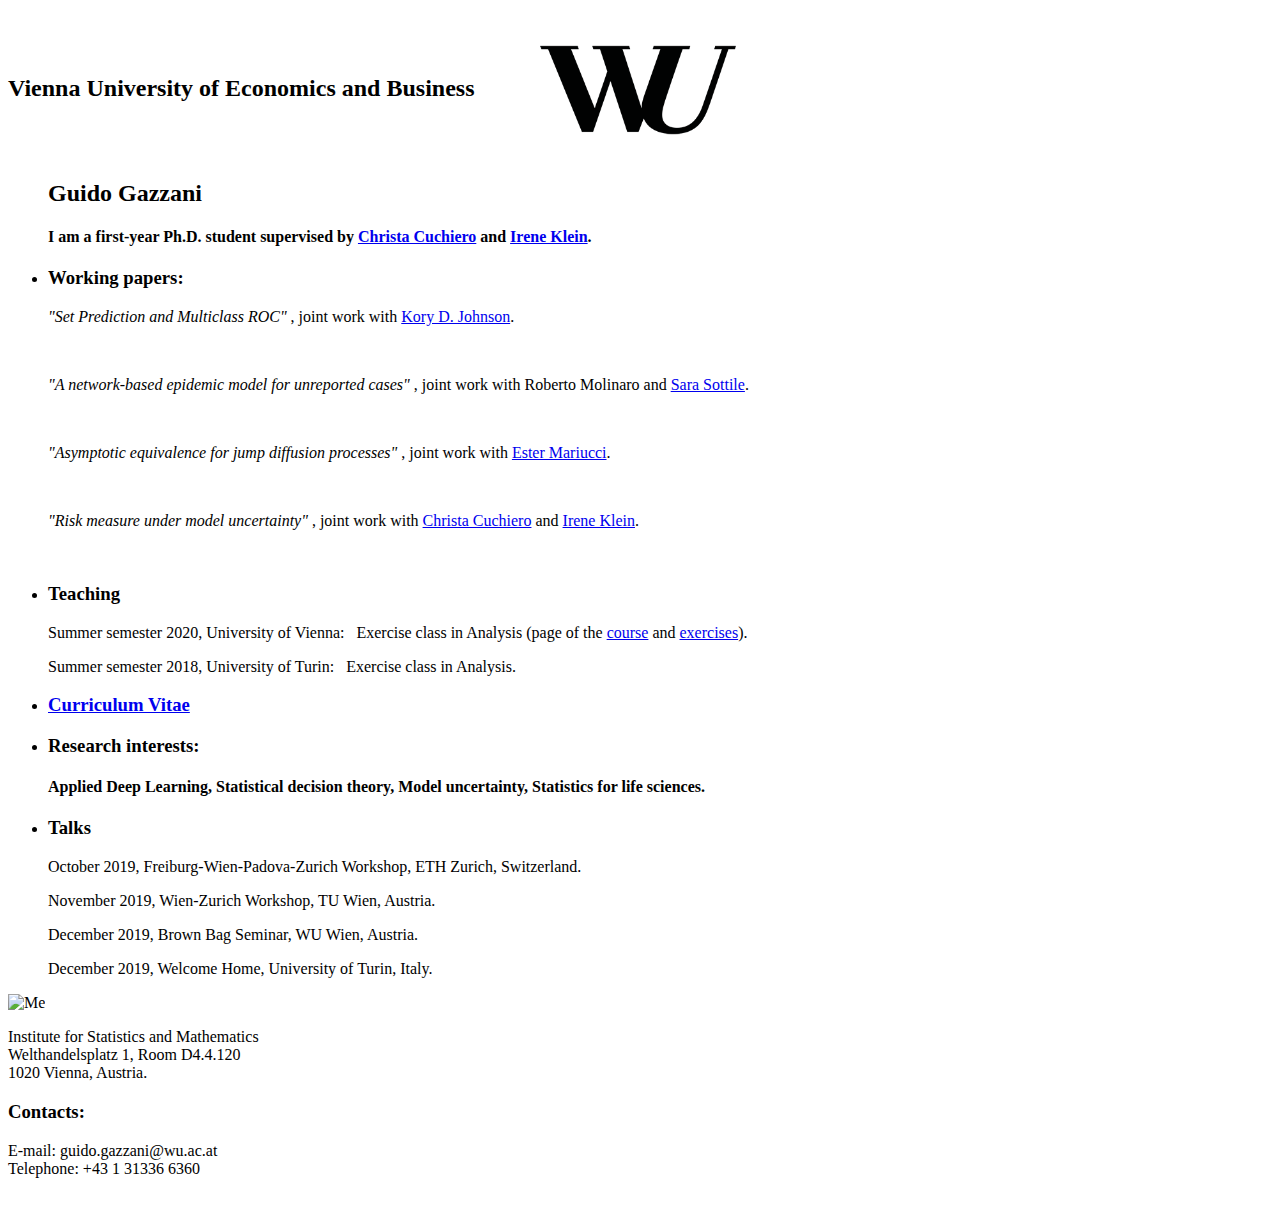
==== index.html @ 30be3f3a "add footer" ====
﻿<!DOCTYPE html>
<html xmlns="http://www.w3.org/1999/xhtml">
<head>
	<meta http-equiv="Content-Type" content="text/html; charset=utf-8" />
		<title>
  		</title>
	<meta name="keywords" content="" />
	<meta name="description" content="" />
	<link href="http://fonts.googleapis.com/css?family=Source+Sans+Pro:200,300,400,600,700,900" rel="stylesheet" />
	<link href="default.css" rel="stylesheet" type="text/css" media="all" />
	<link href="fonts.css" rel="stylesheet" type="text/css" media="all" />

</head>


	
	
<body>
	<div id="wrapper">
		<div id="header-wrapper">
			<div id="header" class="container">
				<div id="logo">
					<h2>Vienna University of Economics and Business
					
					<img src="wulogo.png" width="214" height="140" style="vertical-align:middle" hspace="50"/></h2>
				</div>
			</div>
			<div id="page" class="container">
				<div id="sidebar2">
					
            		<div>
						<ul class="style2">
							<h2> Guido Gazzani</h2>
							<h4>I am a first-year Ph.D. student supervised by <a href ="https://www.mat.univie.ac.at/~cuchiero/">Christa Cuchiero</a> and <a href ="https://homepage.univie.ac.at/irene.klein/">Irene Klein</a>. </h4>
              
							<li class="first">
								<h3> Working papers: </h3>
								<p> <i> "Set Prediction and Multiclass ROC" </i>, joint work with <a href ="https://korydjohnson.github.io/">Kory D. Johnson</a>.</p><br>
								<p> <i> "A network-based epidemic model for unreported cases" </i>, joint work with Roberto Molinaro and <a href="https://sarasottile.github.io/">Sara Sottile</a>.</p><br>
								<p> <i> "Asymptotic equivalence for jump diffusion processes" </i>, joint work with <a href="https://estermariucci.com/">Ester Mariucci</a>.</p><br>
								<p> <i> "Risk measure under model uncertainty" </i>, joint work with <a href ="https://www.mat.univie.ac.at/~cuchiero/">Christa Cuchiero</a> and <a href ="https://homepage.univie.ac.at/irene.klein/">Irene Klein</a>.</p><br>
							</li>

							<li>
								<h3> Teaching </h3>
								<p> Summer semester 2020, University of Vienna: &nbsp; Exercise class in Analysis (page of the <a href="https://ufind.univie.ac.at/en/course.html?lv=040624&semester=2020S">course</a> and <a href="exercises.html">exercises</a>).</p>
								<p> Summer semester 2018, University of Turin: &nbsp; Exercise class in Analysis.</p>
							</li>

                      		<li>
                      			<h3> <a href="CV.pdf" target="_blank"> Curriculum Vitae</a></h3>
                                </li>
<li>
<h3>Research interests:</h3><h4> Applied Deep Learning, Statistical decision theory, Model uncertainty, Statistics for life sciences.</h4>
<ul></ul>
</li>


                      		<li>
                          <h3>Talks</h3>
<p> October 2019, Freiburg-Wien-Padova-Zurich Workshop, ETH Zurich, Switzerland. <br></p>
<p>November 2019, Wien-Zurich Workshop, TU Wien, Austria.<br></p>
<p>December 2019, Brown Bag Seminar, WU Wien, Austria.<br></p>
<p>December 2019, Welcome Home, University of Turin, Italy.<br></p>
                      		</li>
						</ul>
					</div>
				</div>
				<div id="content">
<picture>
  <source media="(min-width: 650px)" srcset="https://bach.wu.ac.at/d/media/cache/d8/f9/d8f910e0dfc3e4a2258306ba126666d8.jpg">
  <source media="(min-width: 465px)" srcset="https://bach.wu.ac.at/d/media/cache/d8/f9/d8f910e0dfc3e4a2258306ba126666d8.jpg">
  <img src="https://bach.wu.ac.at/d/media/cache/d8/f9/d8f910e0dfc3e4a2258306ba126666d8.jpg" alt="Me" style="width:auto;">
</picture>
					<p> </p>
<p> Institute for Statistics and Mathematics <br>
Welthandelsplatz 1, Room D4.4.120 <br>
1020 Vienna, Austria.</p>

<h3>Contacts:</h3>
<p> E-mail: guido.gazzani@wu.ac.at <br>
Telephone: +43 1 31336 6360 </p>
				</div>
			</div>
		</div>
	</div>
<body>



</body>

<footer>
<li> <a href="#" class="fa fa-linkedin"></a><a href="https://www.linkedin.com/in/guidogazzani/"></a> </li>
</footer>
</html>
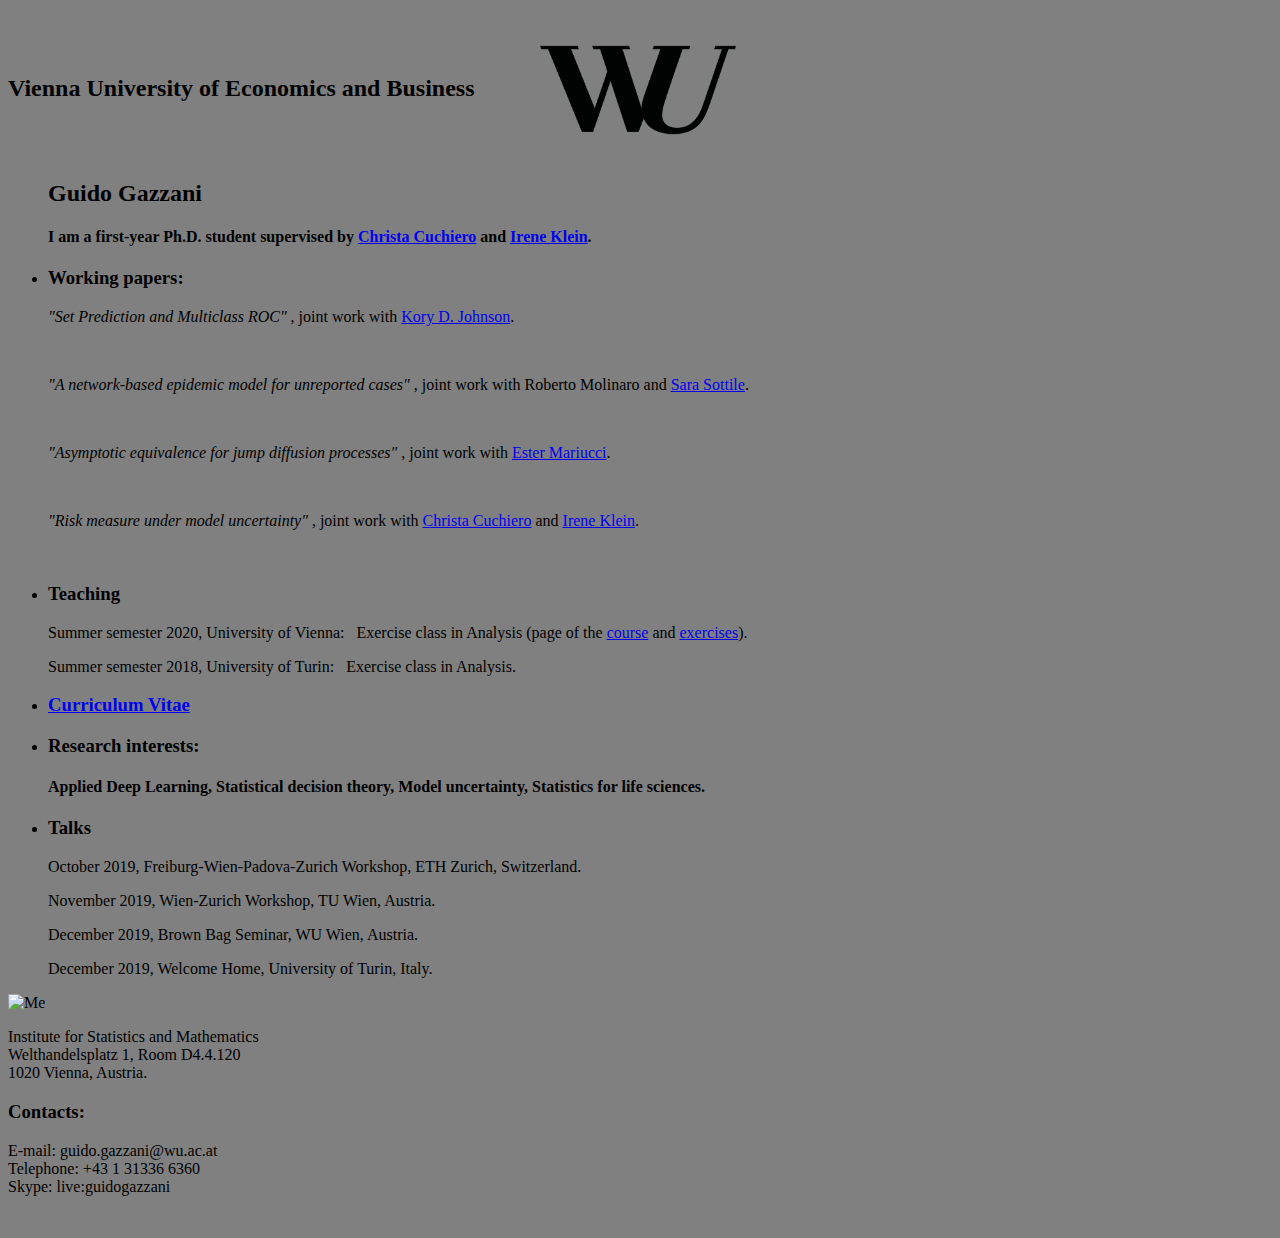
==== commit 6053ce7e: "add colour" ====
--- a/index.html
+++ b/index.html
@@ -15,7 +15,7 @@
 
 	
 	
-<body>
+<body style="background-color:grey;>
 	<div id="wrapper">
 		<div id="header-wrapper">
 			<div id="header" class="container">
@@ -79,7 +79,8 @@
 
 <h3>Contacts:</h3>
 <p> E-mail: guido.gazzani@wu.ac.at <br>
-Telephone: +43 1 31336 6360 </p>
+Telephone: +43 1 31336 6360 <br>
+Skype: live:guidogazzani </p>
 				</div>
 			</div>
 		</div>
@@ -87,11 +88,10 @@
 <body>
 
 
-
-</body>
-
 <footer>
 <li> <a href="#" class="fa fa-linkedin"></a><a href="https://www.linkedin.com/in/guidogazzani/"></a> </li>
 </footer>
+</body>
+
 </html>
 
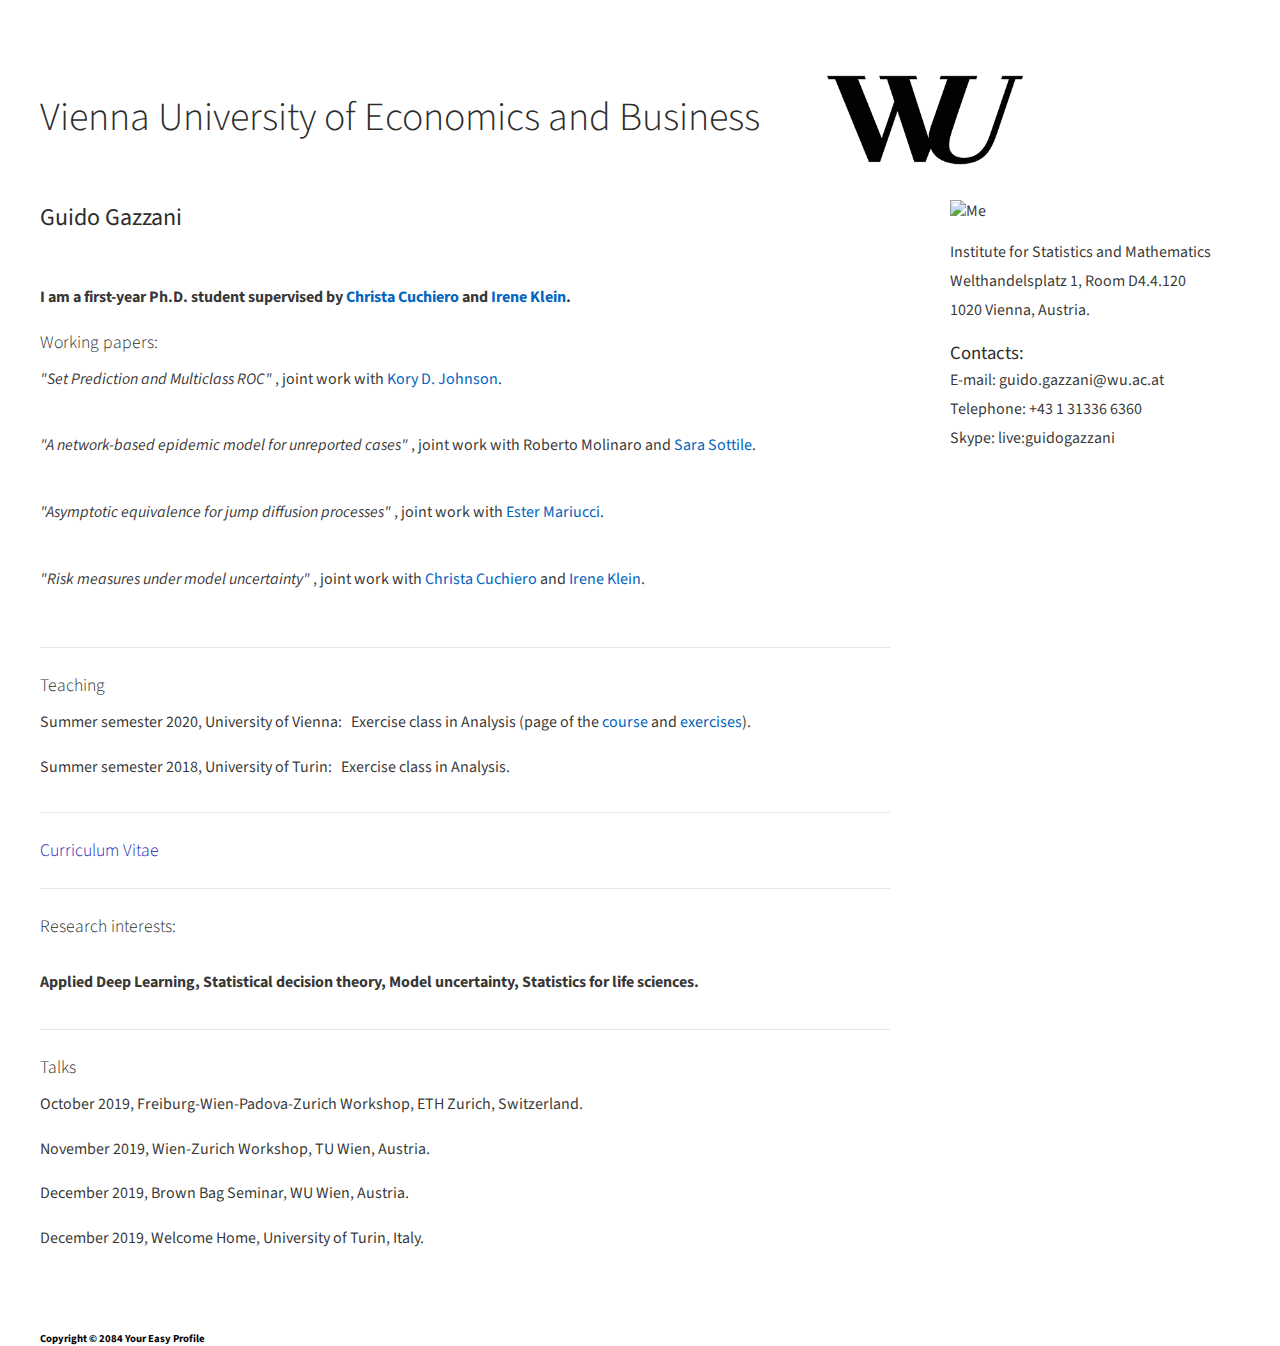
==== commit e8e05e4f: "Add Custom" ====
--- a/index.html
+++ b/index.html
@@ -15,7 +15,16 @@
 
 	
 	
-<body style="background-color:grey;>
+<body data-spy="scroll" data-target=".navbar-collapse">
+
+<!-- preloader section -->
+<div class="preloader">
+	<div class="sk-spinner sk-spinner-wordpress">
+       <span class="sk-inner-circle"></span>
+     </div>
+</div>
+<script src="custom.js"></script>
+
 	<div id="wrapper">
 		<div id="header-wrapper">
 			<div id="header" class="container">
@@ -38,7 +47,7 @@
 								<p> <i> "Set Prediction and Multiclass ROC" </i>, joint work with <a href ="https://korydjohnson.github.io/">Kory D. Johnson</a>.</p><br>
 								<p> <i> "A network-based epidemic model for unreported cases" </i>, joint work with Roberto Molinaro and <a href="https://sarasottile.github.io/">Sara Sottile</a>.</p><br>
 								<p> <i> "Asymptotic equivalence for jump diffusion processes" </i>, joint work with <a href="https://estermariucci.com/">Ester Mariucci</a>.</p><br>
-								<p> <i> "Risk measure under model uncertainty" </i>, joint work with <a href ="https://www.mat.univie.ac.at/~cuchiero/">Christa Cuchiero</a> and <a href ="https://homepage.univie.ac.at/irene.klein/">Irene Klein</a>.</p><br>
+								<p> <i> "Risk measures under model uncertainty" </i>, joint work with <a href ="https://www.mat.univie.ac.at/~cuchiero/">Christa Cuchiero</a> and <a href ="https://homepage.univie.ac.at/irene.klein/">Irene Klein</a>.</p><br>
 							</li>
 
 							<li>
@@ -77,7 +86,7 @@
 Welthandelsplatz 1, Room D4.4.120 <br>
 1020 Vienna, Austria.</p>
 
-<h3>Contacts:</h3>
+<h3><b>Contacts:</b></h3>
 <p> E-mail: guido.gazzani@wu.ac.at <br>
 Telephone: +43 1 31336 6360 <br>
 Skype: live:guidogazzani </p>
@@ -85,12 +94,23 @@
 			</div>
 		</div>
 	</div>
-<body>
+<footer>
+	<div class="container">
+			<div class="row">
+			<div class="col-md-12 col-sm-12">
+				<ul class="social-icons">
+        			<li><a href="#" class="fa fa-linkedin"></a><a href="https://www.linkedin.com/in/guidogazzani/"></a> </li>
+				 <!--   	<li><a href="#" class="fa fa-twitter"></a></li>
+					<li><a href="#" class="fa fa-dribbble"></a></li> -->
+					<li><a href="#" class="fa fa-github"></a> <a href="https://github.com/GuidoGazzani-ai"></a> </li>
+					<!-- <li><a href="#" class="fa fa-behance"></a></li> -->
+				</ul>
+				<p><h6 style="color:black">Copyright &copy; 2084 Your Easy Profile </h6> </p>
+			</div>
+		</div>
+	</div>
+</footer>
 
-
-<footer>
-<li> <a href="#" class="fa fa-linkedin"></a><a href="https://www.linkedin.com/in/guidogazzani/"></a> </li>
-</footer>
 </body>
 
 </html>
--- a/default.css
+++ b/default.css
@@ -0,0 +1,209 @@
+html, body {
+	height: 100%;
+}
+
+body {
+	margin: 0px;
+	padding: 0px;
+	background: none;
+	font-family: 'Source Sans Pro', sans-serif;
+	font-size: 12pt;
+	font-weight: 400;
+	color: rgba(0,0,0,.8);
+}
+
+
+h1, h2, h3 {
+	margin: 0;
+	padding: 0;
+	text-transform: none;
+	font-weight: 300;
+	color: #2D2D2D;
+}
+
+h2 {
+	padding: 0px 0px 30px 0px;
+	font-size: 2.50em;
+}
+
+p, ol, ul {
+	margin-top: 0px;
+}
+
+p {
+	line-height: 180%;
+}
+
+strong {
+}
+
+a {
+	color: rgba(0,0,0,.8);
+}
+
+
+a img {
+	border: none;
+}
+
+img.border {
+}
+
+img.alignleft {
+	float: left;
+}
+
+img.alignright {
+	float: right;
+}
+
+img.aligncenter {
+	margin: 0px auto;
+}
+
+hr {
+	display: none;
+}
+
+/** WRAPPER */
+
+#wrapper {
+	background: none;
+	margin: 0px 0px;
+}
+
+.container {
+	width: 1200px;
+	margin: 0px auto; 
+}
+
+.clearfix {
+	clear: both;
+}
+
+/** HEADER */
+
+#header {
+	overflow: hidden;
+	height: 200px;
+}
+
+/** LOGO */
+
+#logo {
+	height: 150px;
+	padding: 50px 0px 0px 0px;
+}
+
+
+#logo h1 {
+	letter-spacing: -1px;
+	text-transform: none;
+	font-size: 3.5em;
+}
+
+/** PAGE */
+
+#page {
+	overflow: hidden;
+	padding: 0em 0em;
+}
+
+/** CONTENT */
+
+#content {
+	float: right;
+	width: 290px;
+}
+
+#sidebar2 h2
+{
+	font-size: 1.5em;
+	font-weight: 400;
+}
+
+/** SIDEBAR 2 */
+
+#sidebar2 {
+	float: left;
+	width: 850px;
+  
+}
+
+
+
+/* List style 2 */
+
+ul.style2 {
+	margin: 0px;
+	padding: 0px;
+	list-style: none;
+}
+
+ul.style2 li {
+	padding: 25px 0px 15px 0px;
+	border-top: 1px solid #E6E7DC;
+}
+
+ul.style2 .first {
+	padding-top: 0px;
+	border-top: none;
+}
+
+ul.style2 h3 {
+	padding: 0px 0px 10px 0px;
+	font-size: 1.10em;
+}
+
+ul.style2 h3 a {
+	color: #2020BF;
+}
+
+ul.style2 a {
+	text-decoration: none;
+}
+
+ul.style2 a {
+	text-decoration: none;
+  color: #0365C0;
+}
+
+
+
+
+
+.link-style {
+	display: inline-block;
+	margin-top: 20px;
+	padding: 7px 20px;
+	border-radius: 0px;
+	color:  #0365C0;
+}
+/* social icon section */
+.social-icons {
+  padding: 0;
+  margin: 0;
+}
+.social-icons li {
+  display: inline-block;
+  list-style: none;
+}
+.social-icons li a {
+  background: #C60;
+  border-radius: 50%;
+  color: #fff;
+  text-decoration: none;
+  font-size: 18px;
+  width: 40px;
+  height: 40px;
+  line-height: 40px;
+  text-align: center;
+  transition: all 0.4s ease-in;
+  position: relative;
+  bottom: 10px;
+  top: 10px;
+}
+.social-icons li a:hover {
+  background: #202020;
+  color: #fff;
+}--- a/fonts.css
+++ b/fonts.css
@@ -0,0 +1,408 @@
+@charset 'UTF-8';
+
+@font-face
+{
+	font-family: 'FontAwesome';
+	src: url('fonts/fontawesome-webfont.eot?v=3.0.1');
+	src: url('fonts/fontawesome-webfont.eot?#iefix&v=3.0.1') format('embedded-opentype'),
+	     url('fonts/fontawesome-webfont.woff?v=3.0.1') format('woff'),
+	     url('fonts/fontawesome-webfont.ttf?v=3.0.1') format('truetype'),
+	     url('fonts/fontawesome-webfont.svg#FontAwesome') format('svg');
+	font-weight: normal;
+	font-style: normal;
+}
+
+@font-face
+{
+	font-family: 'Font-Awesome-Social';
+	src: url('fonts/fontawesome-social-webfont.eot');
+	src: url('fonts/fontawesome-social-webfont.eot?#iefix') format('embedded-opentype'),
+	     url('fonts/fontawesome-social-webfont.woff') format('woff'),
+		 url('fonts/fontawesome-social-webfont.ttf') format('truetype'),
+		 url('fonts/fontawesome-social-webfont.svg#Font-Awesome-More') format('svg');
+	font-weight: normal;
+	font-style: normal;
+}
+
+/*********************************************************************************/
+/* Icons                                                                         */
+/*********************************************************************************/
+
+	/*
+		Powered by:
+		
+		Font Awesome (http://fortawesome.github.com/Font-Awesome/)
+		Font Awesome More (http://gregoryloucas.github.com/Font-Awesome-More/)
+	*/
+
+	.icon
+	{
+		text-decoration: none;
+	}
+
+		.icon:before
+		{
+			font-size: 1.25em;
+			text-decoration: none;
+			font-family: FontAwesome;
+			font-weight: normal;
+			font-style: normal;
+			-webkit-text-rendering: optimizeLegibility;
+			-moz-text-rendering: optimizeLegibility;
+			-ms-text-rendering: optimizeLegibility;
+			-o-text-rendering: optimizeLegibility;
+			text-rendering: optimizeLegibility;
+			-webkit-font-smoothing: antialiased;
+			-moz-font-smoothing: antialiased;
+			-ms-font-smoothing: antialiased;
+			-o-font-smoothing: antialiased;
+			font-smoothing: antialiased;
+			-webkit-font-feature-settings: "liga" 1, "dlig" 1;
+			-moz-font-feature-settings: "liga=1, dlig=1";
+			-ms-font-feature-settings: "liga" 1, "dlig" 1;
+			-o-font-feature-settings: "liga" 1, "dlig" 1;
+			font-feature-settings: "liga" 1, "dlig" 1;
+		}
+
+		.icon-glass:before                { content: "\f000"; }
+		.icon-music:before                { content: "\f001"; }
+		.icon-search:before               { content: "\f002"; }
+		.icon-envelope:before             { content: "\f003"; }
+		.icon-heart:before                { content: "\f004"; }
+		.icon-star:before                 { content: "\f005"; }
+		.icon-star-empty:before           { content: "\f006"; }
+		.icon-user:before                 { content: "\f007"; }
+		.icon-film:before                 { content: "\f008"; }
+		.icon-th-large:before             { content: "\f009"; }
+		.icon-th:before                   { content: "\f00a"; }
+		.icon-th-list:before              { content: "\f00b"; }
+		.icon-ok:before                   { content: "\f00c"; }
+		.icon-remove:before               { content: "\f00d"; }
+		.icon-zoom-in:before              { content: "\f00e"; }
+
+		.icon-zoom-out:before             { content: "\f010"; }
+		.icon-off:before                  { content: "\f011"; }
+		.icon-signal:before               { content: "\f012"; }
+		.icon-cog:before                  { content: "\f013"; }
+		.icon-trash:before                { content: "\f014"; }
+		.icon-home:before                 { content: "\f015"; }
+		.icon-file:before                 { content: "\f016"; }
+		.icon-time:before                 { content: "\f017"; }
+		.icon-road:before                 { content: "\f018"; }
+		.icon-download-alt:before         { content: "\f019"; }
+		.icon-download:before             { content: "\f01a"; }
+		.icon-upload:before               { content: "\f01b"; }
+		.icon-inbox:before                { content: "\f01c"; }
+		.icon-play-circle:before          { content: "\f01d"; }
+		.icon-repeat:before               { content: "\f01e"; }
+
+		/* \f020 doesn't work in Safari. all shifted one down */
+		.icon-refresh:before              { content: "\f021"; }
+		.icon-list-alt:before             { content: "\f022"; }
+		.icon-lock:before                 { content: "\f023"; }
+		.icon-flag:before                 { content: "\f024"; }
+		.icon-headphones:before           { content: "\f025"; }
+		.icon-volume-off:before           { content: "\f026"; }
+		.icon-volume-down:before          { content: "\f027"; }
+		.icon-volume-up:before            { content: "\f028"; }
+		.icon-qrcode:before               { content: "\f029"; }
+		.icon-barcode:before              { content: "\f02a"; }
+		.icon-tag:before                  { content: "\f02b"; }
+		.icon-tags:before                 { content: "\f02c"; }
+		.icon-book:before                 { content: "\f02d"; }
+		.icon-bookmark:before             { content: "\f02e"; }
+		.icon-print:before                { content: "\f02f"; }
+
+		.icon-camera:before               { content: "\f030"; }
+		.icon-font:before                 { content: "\f031"; }
+		.icon-bold:before                 { content: "\f032"; }
+		.icon-italic:before               { content: "\f033"; }
+		.icon-text-height:before          { content: "\f034"; }
+		.icon-text-width:before           { content: "\f035"; }
+		.icon-align-left:before           { content: "\f036"; }
+		.icon-align-center:before         { content: "\f037"; }
+		.icon-align-right:before          { content: "\f038"; }
+		.icon-align-justify:before        { content: "\f039"; }
+		.icon-list:before                 { content: "\f03a"; }
+		.icon-indent-left:before          { content: "\f03b"; }
+		.icon-indent-right:before         { content: "\f03c"; }
+		.icon-facetime-video:before       { content: "\f03d"; }
+		.icon-picture:before              { content: "\f03e"; }
+
+		.icon-pencil:before               { content: "\f040"; }
+		.icon-map-marker:before           { content: "\f041"; }
+		.icon-adjust:before               { content: "\f042"; }
+		.icon-tint:before                 { content: "\f043"; }
+		.icon-edit:before                 { content: "\f044"; }
+		.icon-share:before                { content: "\f045"; }
+		.icon-check:before                { content: "\f046"; }
+		.icon-move:before                 { content: "\f047"; }
+		.icon-step-backward:before        { content: "\f048"; }
+		.icon-fast-backward:before        { content: "\f049"; }
+		.icon-backward:before             { content: "\f04a"; }
+		.icon-play:before                 { content: "\f04b"; }
+		.icon-pause:before                { content: "\f04c"; }
+		.icon-stop:before                 { content: "\f04d"; }
+		.icon-forward:before              { content: "\f04e"; }
+
+		.icon-fast-forward:before         { content: "\f050"; }
+		.icon-step-forward:before         { content: "\f051"; }
+		.icon-eject:before                { content: "\f052"; }
+		.icon-chevron-left:before         { content: "\f053"; }
+		.icon-chevron-right:before        { content: "\f054"; }
+		.icon-plus-sign:before            { content: "\f055"; }
+		.icon-minus-sign:before           { content: "\f056"; }
+		.icon-remove-sign:before          { content: "\f057"; }
+		.icon-ok-sign:before              { content: "\f058"; }
+		.icon-question-sign:before        { content: "\f059"; }
+		.icon-info-sign:before            { content: "\f05a"; }
+		.icon-screenshot:before           { content: "\f05b"; }
+		.icon-remove-circle:before        { content: "\f05c"; }
+		.icon-ok-circle:before            { content: "\f05d"; }
+		.icon-ban-circle:before           { content: "\f05e"; }
+
+		.icon-arrow-left:before           { content: "\f060"; }
+		.icon-arrow-right:before          { content: "\f061"; }
+		.icon-arrow-up:before             { content: "\f062"; }
+		.icon-arrow-down:before           { content: "\f063"; }
+		.icon-share-alt:before            { content: "\f064"; }
+		.icon-resize-full:before          { content: "\f065"; }
+		.icon-resize-small:before         { content: "\f066"; }
+		.icon-plus:before                 { content: "\f067"; }
+		.icon-minus:before                { content: "\f068"; }
+		.icon-asterisk:before             { content: "\f069"; }
+		.icon-exclamation-sign:before     { content: "\f06a"; }
+		.icon-gift:before                 { content: "\f06b"; }
+		.icon-leaf:before                 { content: "\f06c"; }
+		.icon-fire:before                 { content: "\f06d"; }
+		.icon-eye-open:before             { content: "\f06e"; }
+
+		.icon-eye-close:before            { content: "\f070"; }
+		.icon-warning-sign:before         { content: "\f071"; }
+		.icon-plane:before                { content: "\f072"; }
+		.icon-calendar:before             { content: "\f073"; }
+		.icon-random:before               { content: "\f074"; }
+		.icon-comment:before              { content: "\f075"; }
+		.icon-magnet:before               { content: "\f076"; }
+		.icon-chevron-up:before           { content: "\f077"; }
+		.icon-chevron-down:before         { content: "\f078"; }
+		.icon-retweet:before              { content: "\f079"; }
+		.icon-shopping-cart:before        { content: "\f07a"; }
+		.icon-folder-close:before         { content: "\f07b"; }
+		.icon-folder-open:before          { content: "\f07c"; }
+		.icon-resize-vertical:before      { content: "\f07d"; }
+		.icon-resize-horizontal:before    { content: "\f07e"; }
+
+		.icon-bar-chart:before            { content: "\f080"; }
+		.icon-twitter-sign:before         { content: "\f081"; }
+		.icon-facebook-sign:before        { content: "\f082"; }
+		.icon-camera-retro:before         { content: "\f083"; }
+		.icon-key:before                  { content: "\f084"; }
+		.icon-cogs:before                 { content: "\f085"; }
+		.icon-comments:before             { content: "\f086"; }
+		.icon-thumbs-up:before            { content: "\f087"; }
+		.icon-thumbs-down:before          { content: "\f088"; }
+		.icon-star-half:before            { content: "\f089"; }
+		.icon-heart-empty:before          { content: "\f08a"; }
+		.icon-signout:before              { content: "\f08b"; }
+		.icon-linkedin-sign:before        { content: "\f08c"; }
+		.icon-pushpin:before              { content: "\f08d"; }
+		.icon-external-link:before        { content: "\f08e"; }
+
+		.icon-signin:before               { content: "\f090"; }
+		.icon-trophy:before               { content: "\f091"; }
+		.icon-github-sign:before          { content: "\f092"; }
+		.icon-upload-alt:before           { content: "\f093"; }
+		.icon-lemon:before                { content: "\f094"; }
+		.icon-phone:before                { content: "\f095"; }
+		.icon-check-empty:before          { content: "\f096"; }
+		.icon-bookmark-empty:before       { content: "\f097"; }
+		.icon-phone-sign:before           { content: "\f098"; }
+		.icon-twitter:before              { content: "\f099"; }
+		.icon-facebook:before             { content: "\f09a"; }
+		.icon-github:before               { content: "\f09b"; }
+		.icon-unlock:before               { content: "\f09c"; }
+		.icon-credit-card:before          { content: "\f09d"; }
+		.icon-rss:before                  { content: "\f09e"; }
+
+		.icon-hdd:before                  { content: "\f0a0"; }
+		.icon-bullhorn:before             { content: "\f0a1"; }
+		.icon-bell:before                 { content: "\f0a2"; }
+		.icon-certificate:before          { content: "\f0a3"; }
+		.icon-hand-right:before           { content: "\f0a4"; }
+		.icon-hand-left:before            { content: "\f0a5"; }
+		.icon-hand-up:before              { content: "\f0a6"; }
+		.icon-hand-down:before            { content: "\f0a7"; }
+		.icon-circle-arrow-left:before    { content: "\f0a8"; }
+		.icon-circle-arrow-right:before   { content: "\f0a9"; }
+		.icon-circle-arrow-up:before      { content: "\f0aa"; }
+		.icon-circle-arrow-down:before    { content: "\f0ab"; }
+		.icon-globe:before                { content: "\f0ac"; }
+		.icon-wrench:before               { content: "\f0ad"; }
+		.icon-tasks:before                { content: "\f0ae"; }
+
+		.icon-filter:before               { content: "\f0b0"; }
+		.icon-briefcase:before            { content: "\f0b1"; }
+		.icon-fullscreen:before           { content: "\f0b2"; }
+
+		.icon-group:before                { content: "\f0c0"; }
+		.icon-link:before                 { content: "\f0c1"; }
+		.icon-cloud:before                { content: "\f0c2"; }
+		.icon-beaker:before               { content: "\f0c3"; }
+		.icon-cut:before                  { content: "\f0c4"; }
+		.icon-copy:before                 { content: "\f0c5"; }
+		.icon-paper-clip:before           { content: "\f0c6"; }
+		.icon-save:before                 { content: "\f0c7"; }
+		.icon-sign-blank:before           { content: "\f0c8"; }
+		.icon-reorder:before              { content: "\f0c9"; }
+		.icon-list-ul:before              { content: "\f0ca"; }
+		.icon-list-ol:before              { content: "\f0cb"; }
+		.icon-strikethrough:before        { content: "\f0cc"; }
+		.icon-underline:before            { content: "\f0cd"; }
+		.icon-table:before                { content: "\f0ce"; }
+
+		.icon-magic:before                { content: "\f0d0"; }
+		.icon-truck:before                { content: "\f0d1"; }
+		.icon-pinterest:before            { content: "\f0d2"; }
+		.icon-pinterest-sign:before       { content: "\f0d3"; }
+		.icon-google-plus-sign:before     { content: "\f0d4"; }
+		.icon-google-plus:before          { content: "\f0d5"; }
+		.icon-money:before                { content: "\f0d6"; }
+		.icon-caret-down:before           { content: "\f0d7"; }
+		.icon-caret-up:before             { content: "\f0d8"; }
+		.icon-caret-left:before           { content: "\f0d9"; }
+		.icon-caret-right:before          { content: "\f0da"; }
+		.icon-columns:before              { content: "\f0db"; }
+		.icon-sort:before                 { content: "\f0dc"; }
+		.icon-sort-down:before            { content: "\f0dd"; }
+		.icon-sort-up:before              { content: "\f0de"; }
+
+		.icon-envelope-alt:before         { content: "\f0e0"; }
+		.icon-linkedin:before             { content: "\f0e1"; }
+		.icon-undo:before                 { content: "\f0e2"; }
+		.icon-legal:before                { content: "\f0e3"; }
+		.icon-dashboard:before            { content: "\f0e4"; }
+		.icon-comment-alt:before          { content: "\f0e5"; }
+		.icon-comments-alt:before         { content: "\f0e6"; }
+		.icon-bolt:before                 { content: "\f0e7"; }
+		.icon-sitemap:before              { content: "\f0e8"; }
+		.icon-umbrella:before             { content: "\f0e9"; }
+		.icon-paste:before                { content: "\f0ea"; }
+		.icon-lightbulb:before            { content: "\f0eb"; }
+		.icon-exchange:before             { content: "\f0ec"; }
+		.icon-cloud-download:before       { content: "\f0ed"; }
+		.icon-cloud-upload:before         { content: "\f0ee"; }
+
+		.icon-user-md:before              { content: "\f0f0"; }
+		.icon-stethoscope:before          { content: "\f0f1"; }
+		.icon-suitcase:before             { content: "\f0f2"; }
+		.icon-bell-alt:before             { content: "\f0f3"; }
+		.icon-coffee:before               { content: "\f0f4"; }
+		.icon-food:before                 { content: "\f0f5"; }
+		.icon-file-alt:before             { content: "\f0f6"; }
+		.icon-building:before             { content: "\f0f7"; }
+		.icon-hospital:before             { content: "\f0f8"; }
+		.icon-ambulance:before            { content: "\f0f9"; }
+		.icon-medkit:before               { content: "\f0fa"; }
+		.icon-fighter-jet:before          { content: "\f0fb"; }
+		.icon-beer:before                 { content: "\f0fc"; }
+		.icon-h-sign:before               { content: "\f0fd"; }
+		.icon-plus-sign-alt:before        { content: "\f0fe"; }
+
+		.icon-double-angle-left:before    { content: "\f100"; }
+		.icon-double-angle-right:before   { content: "\f101"; }
+		.icon-double-angle-up:before      { content: "\f102"; }
+		.icon-double-angle-down:before    { content: "\f103"; }
+		.icon-angle-left:before           { content: "\f104"; }
+		.icon-angle-right:before          { content: "\f105"; }
+		.icon-angle-up:before             { content: "\f106"; }
+		.icon-angle-down:before           { content: "\f107"; }
+		.icon-desktop:before              { content: "\f108"; }
+		.icon-laptop:before               { content: "\f109"; }
+		.icon-tablet:before               { content: "\f10a"; }
+		.icon-mobile-phone:before         { content: "\f10b"; }
+		.icon-circle-blank:before         { content: "\f10c"; }
+		.icon-quote-left:before           { content: "\f10d"; }
+		.icon-quote-right:before          { content: "\f10e"; }
+
+		.icon-spinner:before              { content: "\f110"; }
+		.icon-circle:before               { content: "\f111"; }
+		.icon-reply:before                { content: "\f112"; }
+		.icon-github-alt:before           { content: "\f113"; }
+		.icon-folder-close-alt:before     { content: "\f114"; }
+		.icon-folder-open-alt:before      { content: "\f115"; }
+
+		.icon-blogger-sign:before,.icon-blogger:before,.icon-delicious:before,.icon-dribbble-sign:before,.icon-dribbble:before,.icon-dropbox:before,.icon-drupal:before,.icon-evernote-sign:before,.icon-evernote:before,.icon-flickr-sign:before,.icon-flickr:before,.icon-forrst-sign:before,.icon-forrst:before,.icon-foursquare-sign:before,.icon-foursquare:before,.icon-git-fork:before,.icon-hacker-news:before,.icon-instagram:before,.icon-lastfm-sign:before,.icon-lastfm:before,.icon-paypal:before,.icon-picasa-sign:before,.icon-picasa:before,.icon-reddit:before,.icon-share-this-sign:before,.icon-share-this:before,.icon-skype:before,.icon-soundcloud:before,.icon-spotify:before,.icon-stack-overflow:before,.icon-tumblr-sign:before,.icon-tumblr:before,.icon-vimeo-sign:before,.icon-vimeo:before,.icon-wordpress-sign:before,.icon-wordpress:before,.icon-yelp-sign:before,.icon-yelp:before,.icon-youtube-sign:before,.icon-youtube:before              {font-family:'Font-Awesome-Social'; }
+
+		.icon-dropbox:before              { content: "\f300"; }
+		.icon-drupal:before               { content: "\f301"; }
+		.icon-git-fork:before             { content: "\f302"; }
+		.icon-instagram:before            { content: "\f303"; }
+		.icon-share-this-sign:before      { content: "\f304"; }
+		.icon-share-this:before           { content: "\f305"; }
+		.icon-foursquare-sign:before      { content: "\f306"; }
+		.icon-foursquare:before           { content: "\f307"; }
+		.icon-hacker-news:before          { content: "\f308"; }
+		.icon-skype:before                { content: "\f309"; }
+		.icon-spotify:before              { content: "\f30a"; }
+		.icon-soundcloud:before           { content: "\f30b"; }
+		.icon-paypal:before               { content: "\f30c"; }
+		.icon-youtube-sign:before         { content: "\f30d"; }
+		.icon-youtube:before              { content: "\f30e"; }
+		.icon-reddit:before               { content: "\f30f"; }
+		.icon-blogger-sign:before         { content: "\f310"; }
+		.icon-blogger:before              { content: "\f311"; }
+		.icon-dribbble-sign:before        { content: "\f312"; }
+		.icon-dribbble:before             { content: "\f313"; }
+		.icon-evernote-sign:before        { content: "\f314"; }
+		.icon-evernote:before             { content: "\f315"; }
+		.icon-flickr-sign:before          { content: "\f316"; }
+		.icon-flickr:before               { content: "\f317"; }
+		.icon-forrst-sign:before          { content: "\f318"; }
+		.icon-forrst:before               { content: "\f319"; }
+		.icon-delicious:before            { content: "\f31a"; }
+		.icon-lastfm-sign:before          { content: "\f31b"; }
+		.icon-lastfm:before               { content: "\f31c"; }
+		.icon-picasa-sign:before          { content: "\f31d"; }
+		.icon-picasa:before               { content: "\f31e"; }
+		.icon-stack-overflow:before       { content: "\f320"; }
+		.icon-tumblr-sign:before          { content: "\f321"; }
+		.icon-tumblr:before               { content: "\f322"; }
+		.icon-vimeo-sign:before           { content: "\f323"; }
+		.icon-vimeo:before                { content: "\f324"; }
+		.icon-wordpress-sign:before       { content: "\f325"; }
+		.icon-wordpress:before            { content: "\f326"; }
+		.icon-yelp-sign:before            { content: "\f327"; }
+		.icon-yelp:before                 { content: "\f328"; }
+		.icon-cloud-upload:before		  { content: "\f0ee"; }
+		.icon-cloud-download:before		  { content: "\f0ed"; }
+
+
+/* social icon section */
+.social-icons {
+  padding: 0;
+  margin: 0;
+}
+.social-icons li {
+  display: inline-block;
+  list-style: none;
+}
+.social-icons li a {
+  background: #C60;
+  border-radius: 50%;
+  color: #fff;
+  text-decoration: none;
+  font-size: 18px;
+  width: 40px;
+  height: 40px;
+  line-height: 40px;
+  text-align: center;
+  transition: all 0.4s ease-in;
+  position: relative;
+  bottom: 10px;
+  top: 10px;
+}
+.social-icons li a:hover {
+  background: #202020;
+  color: #fff;
+}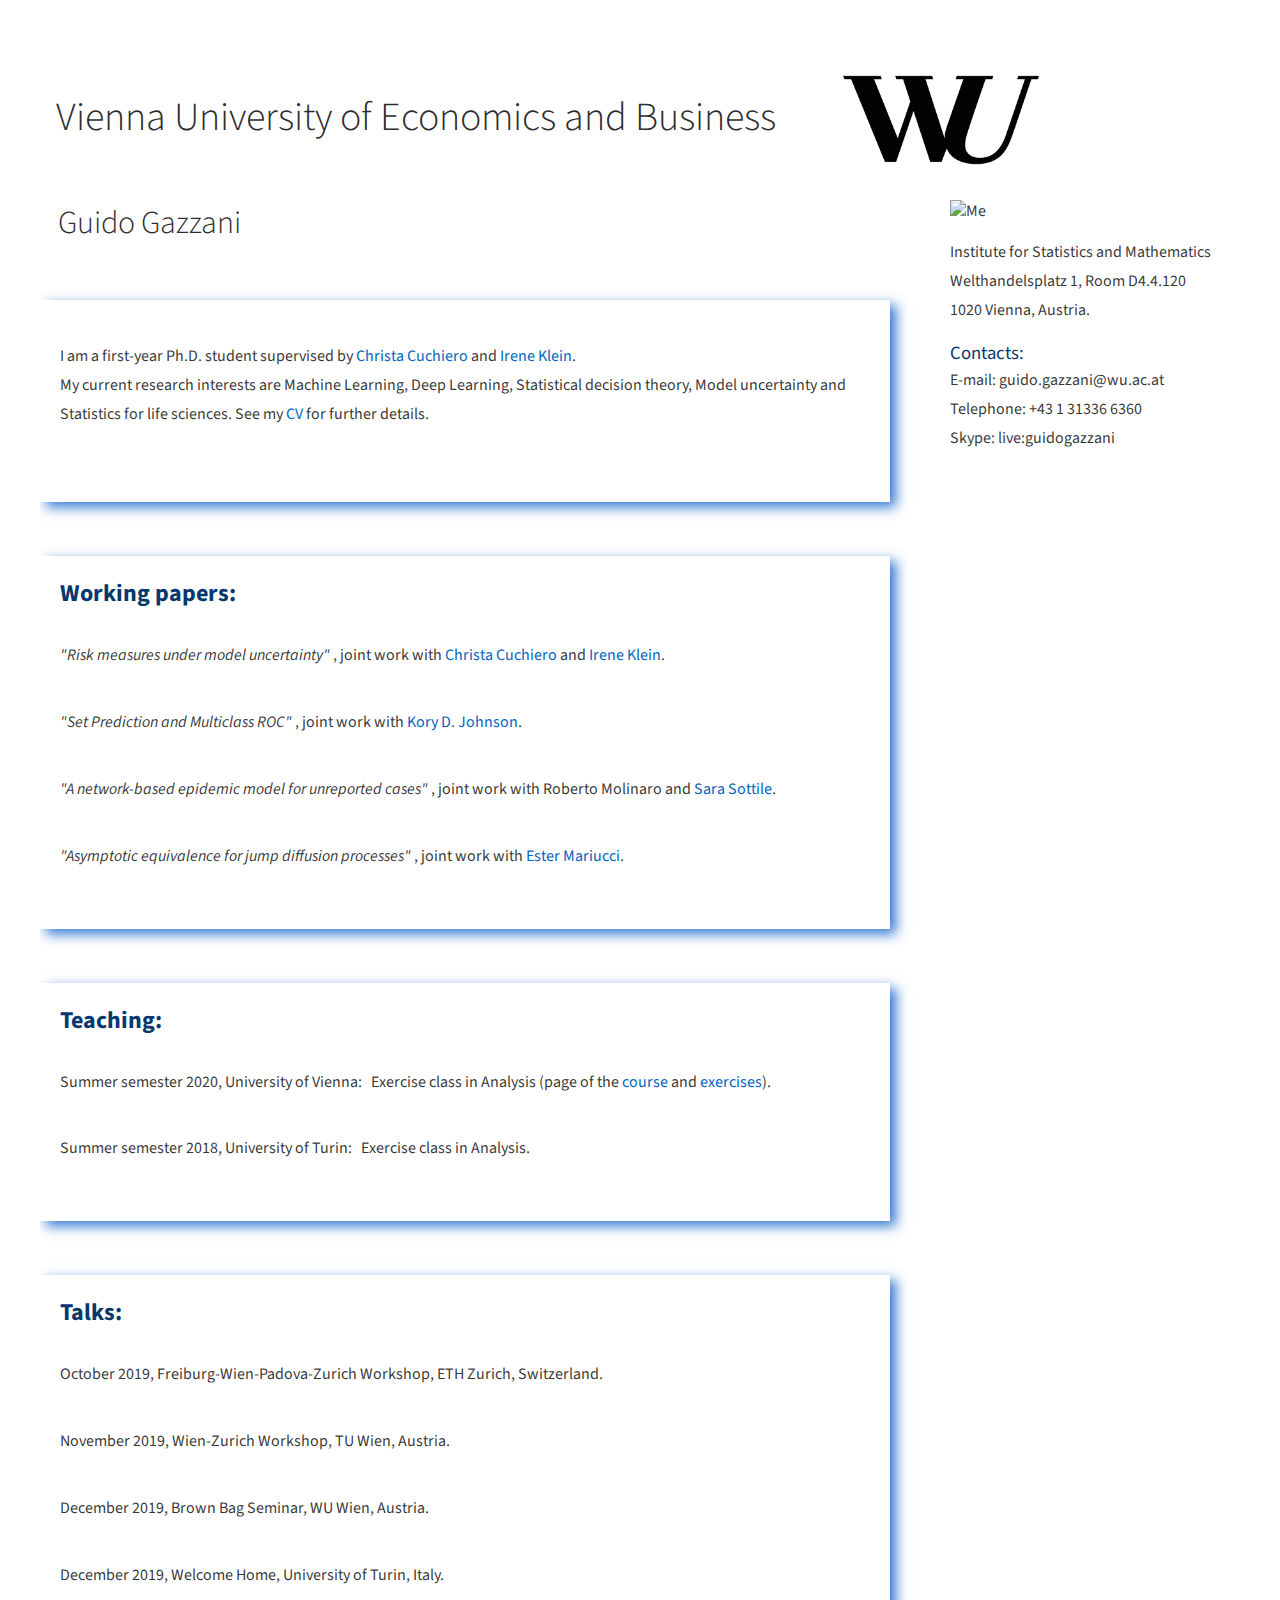
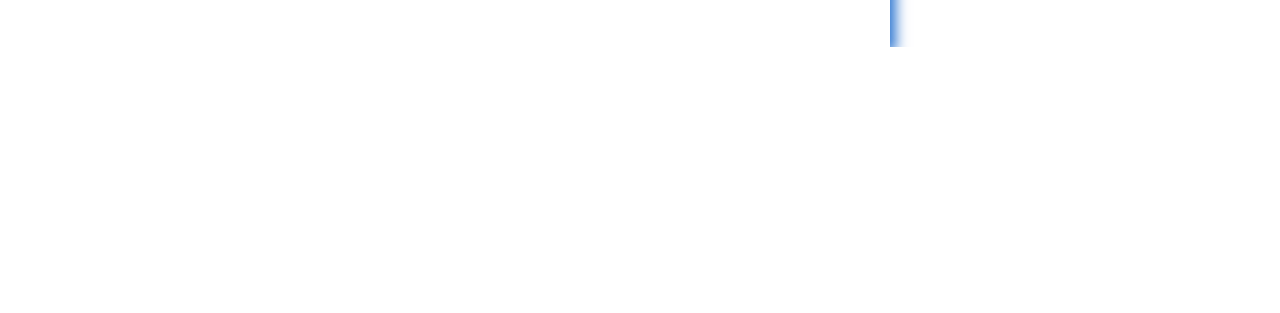
==== commit 14b197ec: "Update" ====
--- a/index.html
+++ b/index.html
@@ -29,50 +29,57 @@
 		<div id="header-wrapper">
 			<div id="header" class="container">
 				<div id="logo">
-					<h2>Vienna University of Economics and Business
+					<h2>&nbsp; Vienna University of Economics and Business
 					
 					<img src="wulogo.png" width="214" height="140" style="vertical-align:middle" hspace="50"/></h2>
 				</div>
 			</div>
+<section>
 			<div id="page" class="container">
 				<div id="sidebar2">
 					
             		<div>
 						<ul class="style2">
-							<h2> Guido Gazzani</h2>
-							<h4>I am a first-year Ph.D. student supervised by <a href ="https://www.mat.univie.ac.at/~cuchiero/">Christa Cuchiero</a> and <a href ="https://homepage.univie.ac.at/irene.klein/">Irene Klein</a>. </h4>
-              
-							<li class="first">
-								<h3> Working papers: </h3>
+							<h1>&nbsp;&nbsp; Guido Gazzani</h1>
+<br>
+<br>
+						<div class="about">
+<br>
+							<p>I am a first-year Ph.D. student supervised by <a href ="https://www.mat.univie.ac.at/~cuchiero/">Christa Cuchiero</a> and <a href ="https://homepage.univie.ac.at/irene.klein/">Irene Klein</a>.<br>
+							My current research interests are Machine Learning, Deep Learning, Statistical decision theory, Model uncertainty and Statistics for life sciences. See my <a href="CV.pdf" target="_blank">CV</a> for further details.</p><br>
+<p></p>
+              					</div>
+<br>
+<br>
+							<div class="about">
+								<h2 style="color:#06386D"><b>Working papers:</b></h2>
+<p> <i> "Risk measures under model uncertainty" </i>, joint work with <a href ="https://www.mat.univie.ac.at/~cuchiero/">Christa Cuchiero</a> and <a href ="https://homepage.univie.ac.at/irene.klein/">Irene Klein</a>.</p><br>
 								<p> <i> "Set Prediction and Multiclass ROC" </i>, joint work with <a href ="https://korydjohnson.github.io/">Kory D. Johnson</a>.</p><br>
 								<p> <i> "A network-based epidemic model for unreported cases" </i>, joint work with Roberto Molinaro and <a href="https://sarasottile.github.io/">Sara Sottile</a>.</p><br>
 								<p> <i> "Asymptotic equivalence for jump diffusion processes" </i>, joint work with <a href="https://estermariucci.com/">Ester Mariucci</a>.</p><br>
-								<p> <i> "Risk measures under model uncertainty" </i>, joint work with <a href ="https://www.mat.univie.ac.at/~cuchiero/">Christa Cuchiero</a> and <a href ="https://homepage.univie.ac.at/irene.klein/">Irene Klein</a>.</p><br>
-							</li>
+							</div>
+							<br>
+			
+							<br>
 
-							<li>
-								<h3> Teaching </h3>
-								<p> Summer semester 2020, University of Vienna: &nbsp; Exercise class in Analysis (page of the <a href="https://ufind.univie.ac.at/en/course.html?lv=040624&semester=2020S">course</a> and <a href="exercises.html">exercises</a>).</p>
-								<p> Summer semester 2018, University of Turin: &nbsp; Exercise class in Analysis.</p>
-							</li>
+							<div class="about">
+								<h2 style="color:#06386D"><b>Teaching:</b></h2>
+								<p> Summer semester 2020, University of Vienna: &nbsp; Exercise class in Analysis (page of the <a href="https://ufind.univie.ac.at/en/course.html?lv=040624&semester=2020S">course</a> and <a href="exercises.html">exercises</a>).</p><br>
+								<p> Summer semester 2018, University of Turin: &nbsp; Exercise class in Analysis.</p><br>
+							</div>
 
-                      		<li>
-                      			<h3> <a href="CV.pdf" target="_blank"> Curriculum Vitae</a></h3>
-                                </li>
-<li>
-<h3>Research interests:</h3><h4> Applied Deep Learning, Statistical decision theory, Model uncertainty, Statistics for life sciences.</h4>
-<ul></ul>
-</li>
+                      		<br>
+			
+							<br>
 
-
-                      		<li>
-                          <h3>Talks</h3>
-<p> October 2019, Freiburg-Wien-Padova-Zurich Workshop, ETH Zurich, Switzerland. <br></p>
-<p>November 2019, Wien-Zurich Workshop, TU Wien, Austria.<br></p>
-<p>December 2019, Brown Bag Seminar, WU Wien, Austria.<br></p>
-<p>December 2019, Welcome Home, University of Turin, Italy.<br></p>
-                      		</li>
-						</ul>
+                      		<div class="about">
+                          <h2 style="color:#06386D"><b>Talks:</b></h2>
+<p> October 2019, Freiburg-Wien-Padova-Zurich Workshop, ETH Zurich, Switzerland. </p><br>
+<p>November 2019, Wien-Zurich Workshop, TU Wien, Austria.</p><br>
+<p>December 2019, Brown Bag Seminar, WU Wien, Austria.</p><br>
+<p>December 2019, Welcome Home, University of Turin, Italy.</p><br>
+                      		</div>
+				</ul>		
 					</div>
 				</div>
 				<div id="content">
@@ -86,7 +93,7 @@
 Welthandelsplatz 1, Room D4.4.120 <br>
 1020 Vienna, Austria.</p>
 
-<h3><b>Contacts:</b></h3>
+<h3 style="color:#06386D"><b>Contacts:</b></h3>
 <p> E-mail: guido.gazzani@wu.ac.at <br>
 Telephone: +43 1 31336 6360 <br>
 Skype: live:guidogazzani </p>
@@ -94,23 +101,9 @@
 			</div>
 		</div>
 	</div>
-<footer>
-	<div class="container">
-			<div class="row">
-			<div class="col-md-12 col-sm-12">
-				<ul class="social-icons">
-        			<li><a href="#" class="fa fa-linkedin"></a><a href="https://www.linkedin.com/in/guidogazzani/"></a> </li>
-				 <!--   	<li><a href="#" class="fa fa-twitter"></a></li>
-					<li><a href="#" class="fa fa-dribbble"></a></li> -->
-					<li><a href="#" class="fa fa-github"></a> <a href="https://github.com/GuidoGazzani-ai"></a> </li>
-					<!-- <li><a href="#" class="fa fa-behance"></a></li> -->
-				</ul>
-				<p><h6 style="color:black">Copyright &copy; 2084 Your Easy Profile </h6> </p>
-			</div>
-		</div>
-	</div>
-</footer>
-
+<br><br>
+</section>
+<footer><br></footer>
 </body>
 
 </html>
--- a/default.css
+++ b/default.css
@@ -5,6 +5,7 @@
 body {
 	margin: 0px;
 	padding: 0px;
+	border: 0px;
 	background: none;
 	font-family: 'Source Sans Pro', sans-serif;
 	font-size: 12pt;
@@ -21,6 +22,7 @@
 	color: #2D2D2D;
 }
 
+
 h2 {
 	padding: 0px 0px 30px 0px;
 	font-size: 2.50em;
@@ -179,6 +181,7 @@
 	border-radius: 0px;
 	color:  #0365C0;
 }
+
 /* social icon section */
 .social-icons {
   padding: 0;
@@ -206,4 +209,29 @@
 .social-icons li a:hover {
   background: #202020;
   color: #fff;
-}+}
+
+.about {
+  background: #fff;
+  box-shadow: 6px 5px 12px 0px rgba(0, 89, 198, 0.81);;
+}
+.about .fa {
+  padding-right: 6px;
+padding-left: 6px;
+}
+.about {
+  padding: 20px;
+  margin-top: 10px;
+}
+.bluee {
+color: #06386d;
+}
+
+footer {
+  color: #f9f9f9;
+  text-align: center;
+  padding-top: 100px;
+  padding-bottom: 100px;
+}
+
+
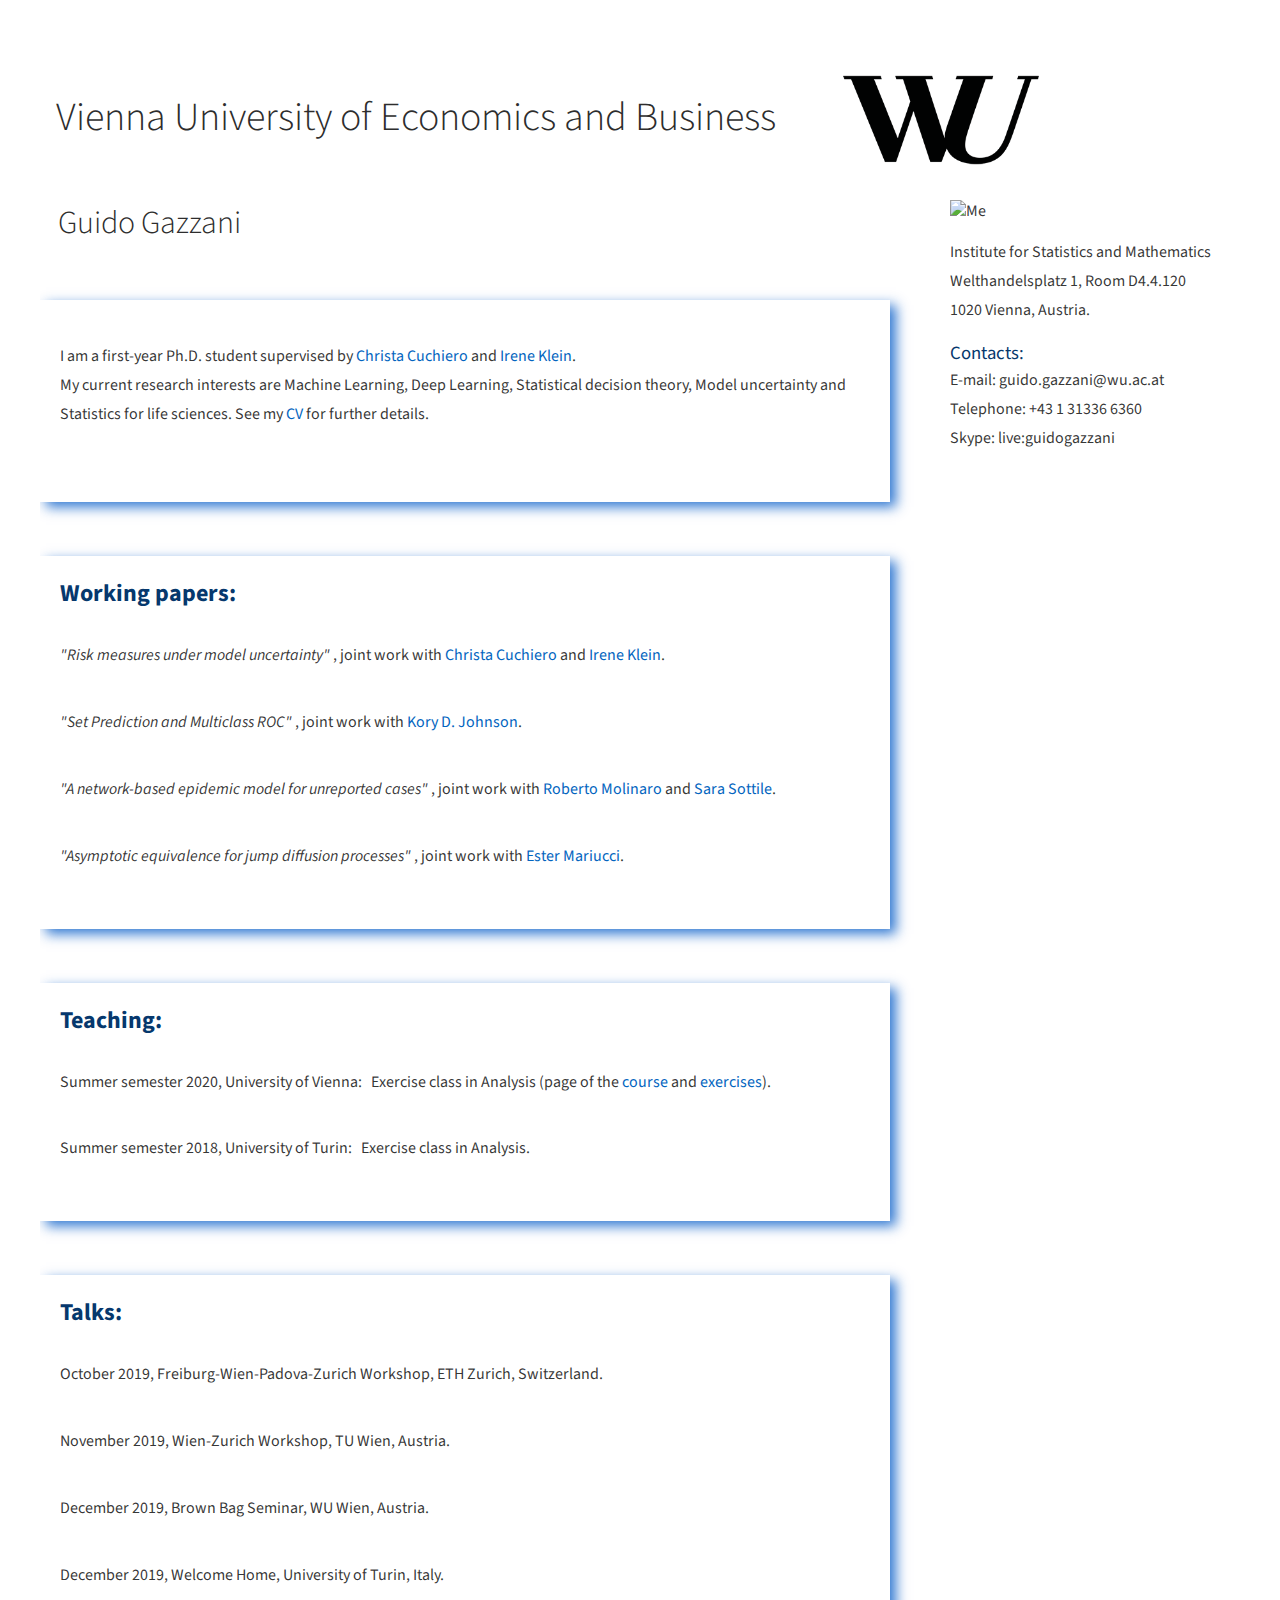
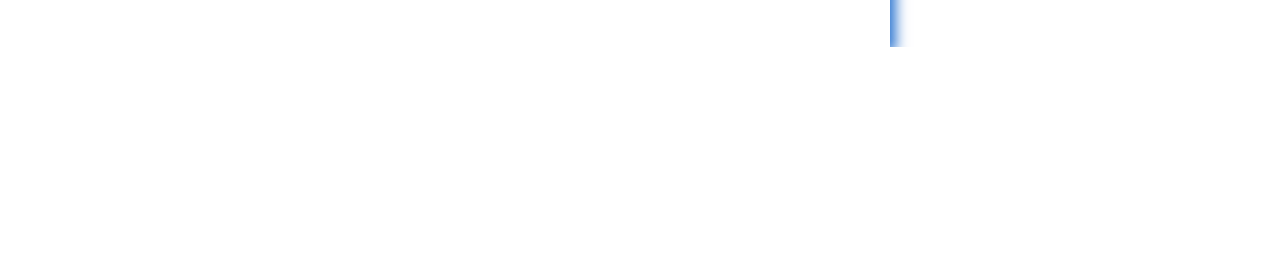
==== commit 6b75e01b: "Roberto's link" ====
--- a/index.html
+++ b/index.html
@@ -55,7 +55,7 @@
 								<h2 style="color:#06386D"><b>Working papers:</b></h2>
 <p> <i> "Risk measures under model uncertainty" </i>, joint work with <a href ="https://www.mat.univie.ac.at/~cuchiero/">Christa Cuchiero</a> and <a href ="https://homepage.univie.ac.at/irene.klein/">Irene Klein</a>.</p><br>
 								<p> <i> "Set Prediction and Multiclass ROC" </i>, joint work with <a href ="https://korydjohnson.github.io/">Kory D. Johnson</a>.</p><br>
-								<p> <i> "A network-based epidemic model for unreported cases" </i>, joint work with Roberto Molinaro and <a href="https://sarasottile.github.io/">Sara Sottile</a>.</p><br>
+								<p> <i> "A network-based epidemic model for unreported cases" </i>, joint work with <a href="https://math.ethz.ch/the-department/people.html?u=mroberto">Roberto Molinaro</a> and <a href="https://sarasottile.github.io/">Sara Sottile</a>.</p><br>
 								<p> <i> "Asymptotic equivalence for jump diffusion processes" </i>, joint work with <a href="https://estermariucci.com/">Ester Mariucci</a>.</p><br>
 							</div>
 							<br>
--- a/default.css
+++ b/default.css
@@ -231,7 +231,7 @@
   color: #f9f9f9;
   text-align: center;
   padding-top: 100px;
-  padding-bottom: 100px;
-}
-
-
+  padding-bottom: 50px;
+}
+
+
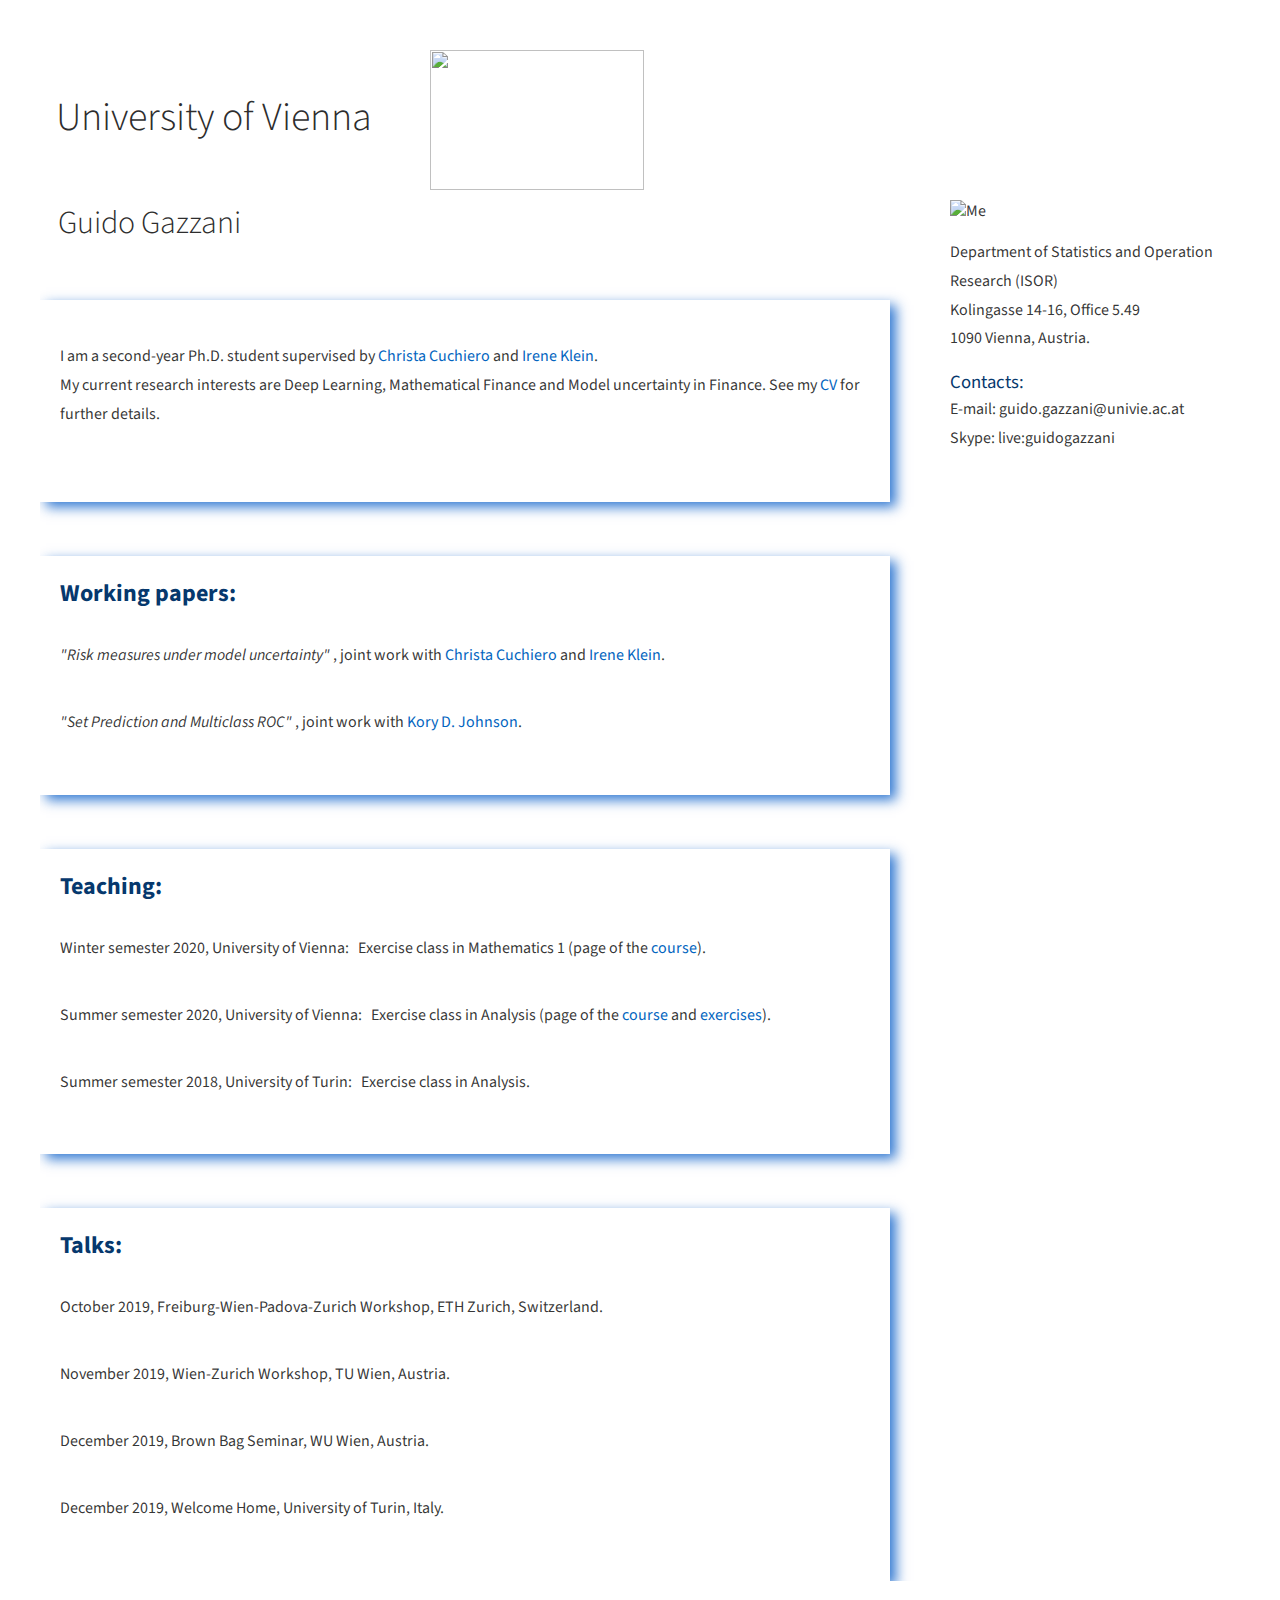
==== commit 1a8eb512: "logo" ====
--- a/index.html
+++ b/index.html
@@ -29,9 +29,9 @@
 		<div id="header-wrapper">
 			<div id="header" class="container">
 				<div id="logo">
-					<h2>&nbsp; Vienna University of Economics and Business
+					<h2>&nbsp; University of Vienna
 					
-					<img src="wulogo.png" width="214" height="140" style="vertical-align:middle" hspace="50"/></h2>
+					<img src="Uni_Logo_2016.png" width="214" height="140" style="vertical-align:middle" hspace="50"/></h2>
 				</div>
 			</div>
 <section>
@@ -45,8 +45,8 @@
 <br>
 						<div class="about">
 <br>
-							<p>I am a first-year Ph.D. student supervised by <a href ="https://www.mat.univie.ac.at/~cuchiero/">Christa Cuchiero</a> and <a href ="https://homepage.univie.ac.at/irene.klein/">Irene Klein</a>.<br>
-							My current research interests are Machine Learning, Deep Learning, Statistical decision theory, Model uncertainty and Statistics for life sciences. See my <a href="CV.pdf" target="_blank">CV</a> for further details.</p><br>
+							<p>I am a second-year Ph.D. student supervised by <a href ="https://www.mat.univie.ac.at/~cuchiero/">Christa Cuchiero</a> and <a href ="https://homepage.univie.ac.at/irene.klein/">Irene Klein</a>.<br>
+							My current research interests are Deep Learning, Mathematical Finance and Model uncertainty in Finance. See my <a href="CV.pdf" target="_blank">CV</a> for further details.</p><br>
 <p></p>
               					</div>
 <br>
@@ -55,8 +55,6 @@
 								<h2 style="color:#06386D"><b>Working papers:</b></h2>
 <p> <i> "Risk measures under model uncertainty" </i>, joint work with <a href ="https://www.mat.univie.ac.at/~cuchiero/">Christa Cuchiero</a> and <a href ="https://homepage.univie.ac.at/irene.klein/">Irene Klein</a>.</p><br>
 								<p> <i> "Set Prediction and Multiclass ROC" </i>, joint work with <a href ="https://korydjohnson.github.io/">Kory D. Johnson</a>.</p><br>
-								<p> <i> "A network-based epidemic model for unreported cases" </i>, joint work with <a href="https://math.ethz.ch/the-department/people.html?u=mroberto">Roberto Molinaro</a> and <a href="https://sarasottile.github.io/">Sara Sottile</a>.</p><br>
-								<p> <i> "Asymptotic equivalence for jump diffusion processes" </i>, joint work with <a href="https://estermariucci.com/">Ester Mariucci</a>.</p><br>
 							</div>
 							<br>
 			
@@ -64,6 +62,7 @@
 
 							<div class="about">
 								<h2 style="color:#06386D"><b>Teaching:</b></h2>
+								<p> Winter semester 2020, University of Vienna: &nbsp; Exercise class in Mathematics 1 (page of the <a href="https://ufind.univie.ac.at/en/course.html?lv=040031&semester=2020W">course</a>).</p><br>
 								<p> Summer semester 2020, University of Vienna: &nbsp; Exercise class in Analysis (page of the <a href="https://ufind.univie.ac.at/en/course.html?lv=040624&semester=2020S">course</a> and <a href="exercises.html">exercises</a>).</p><br>
 								<p> Summer semester 2018, University of Turin: &nbsp; Exercise class in Analysis.</p><br>
 							</div>
@@ -89,13 +88,12 @@
   <img src="https://bach.wu.ac.at/d/media/cache/d8/f9/d8f910e0dfc3e4a2258306ba126666d8.jpg" alt="Me" style="width:auto;">
 </picture>
 					<p> </p>
-<p> Institute for Statistics and Mathematics <br>
-Welthandelsplatz 1, Room D4.4.120 <br>
-1020 Vienna, Austria.</p>
+<p> Department of Statistics and Operation Research (ISOR) <br>
+Kolingasse 14-16, Office 5.49 <br>
+1090 Vienna, Austria.</p>
 
 <h3 style="color:#06386D"><b>Contacts:</b></h3>
-<p> E-mail: guido.gazzani@wu.ac.at <br>
-Telephone: +43 1 31336 6360 <br>
+<p> E-mail: guido.gazzani@univie.ac.at <br>
 Skype: live:guidogazzani </p>
 				</div>
 			</div>
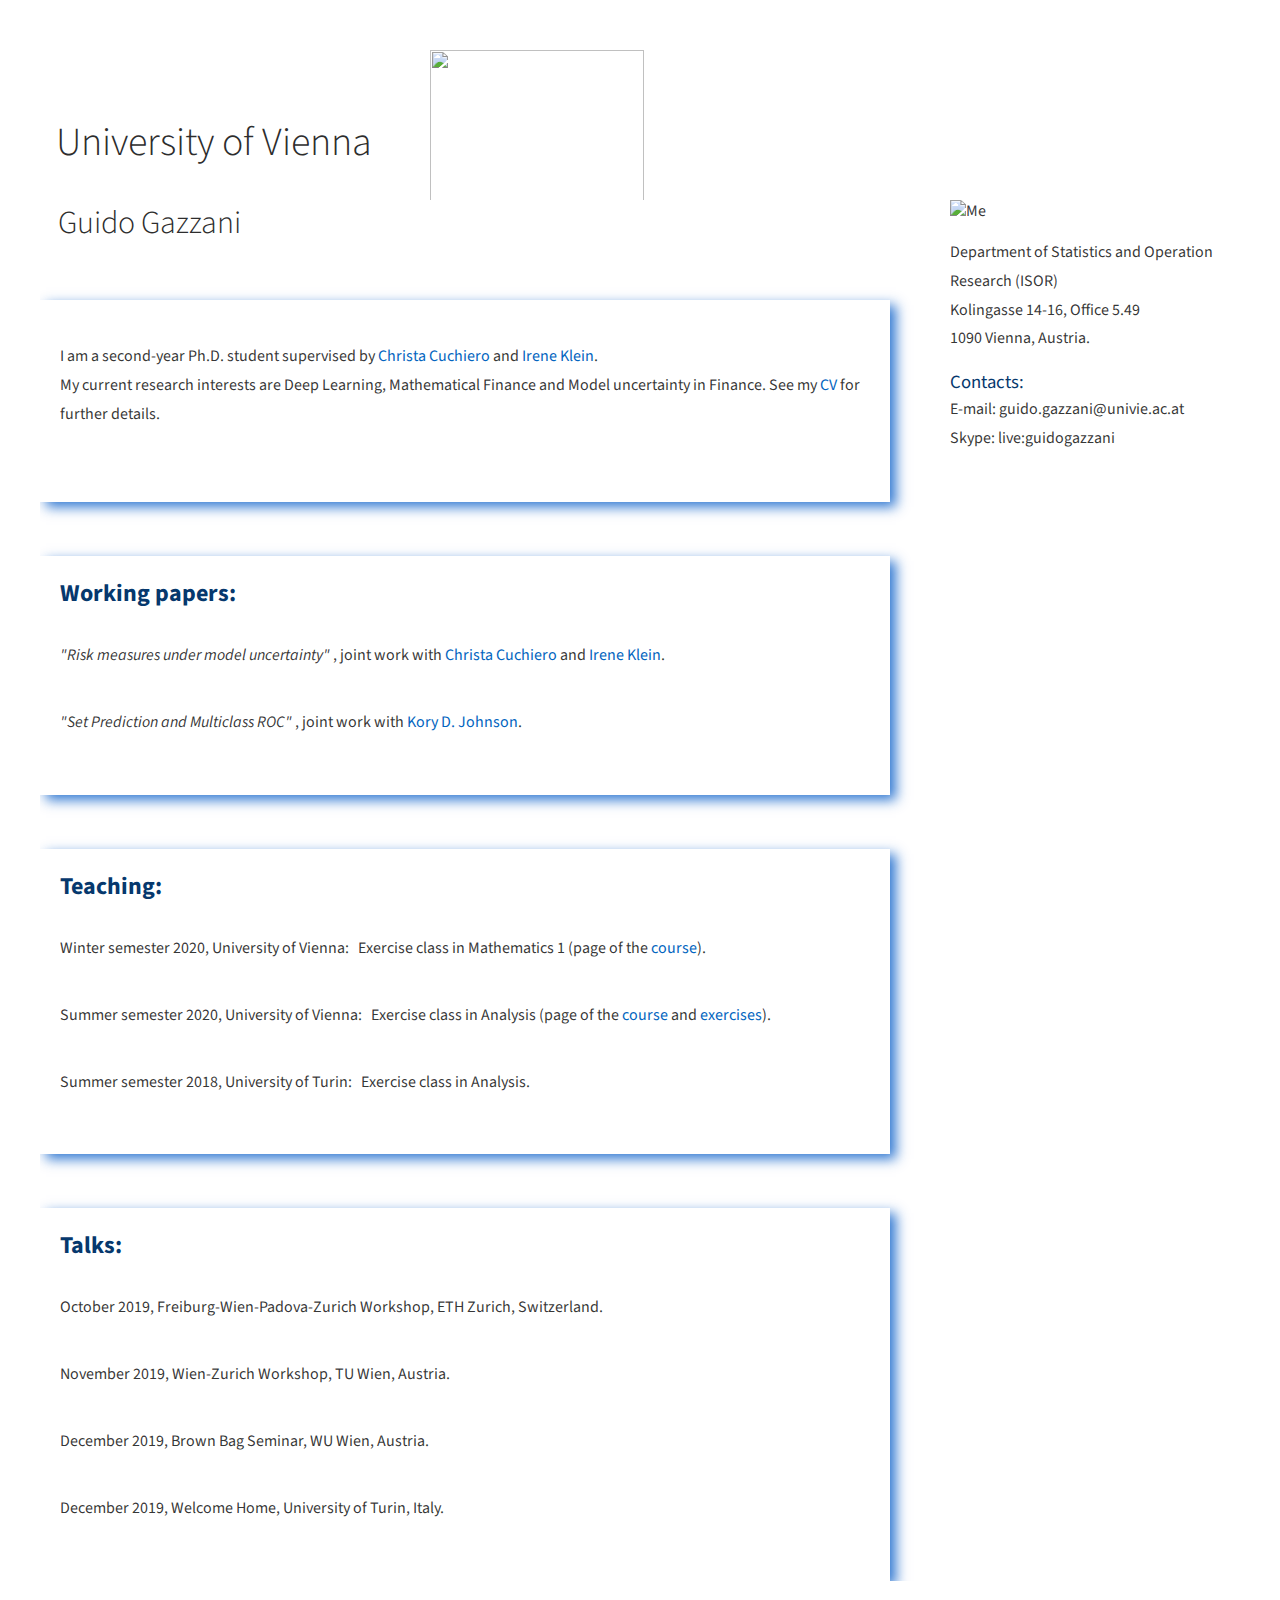
==== commit 61c50479: "logo" ====
--- a/index.html
+++ b/index.html
@@ -31,7 +31,7 @@
 				<div id="logo">
 					<h2>&nbsp; University of Vienna
 					
-					<img src="Uni_Logo_2016.png" width="214" height="140" style="vertical-align:middle" hspace="50"/></h2>
+					<img src="Uni_Logo_2016.png" width="214" height="190" style="vertical-align:middle" hspace="50"/></h2>
 				</div>
 			</div>
 <section>
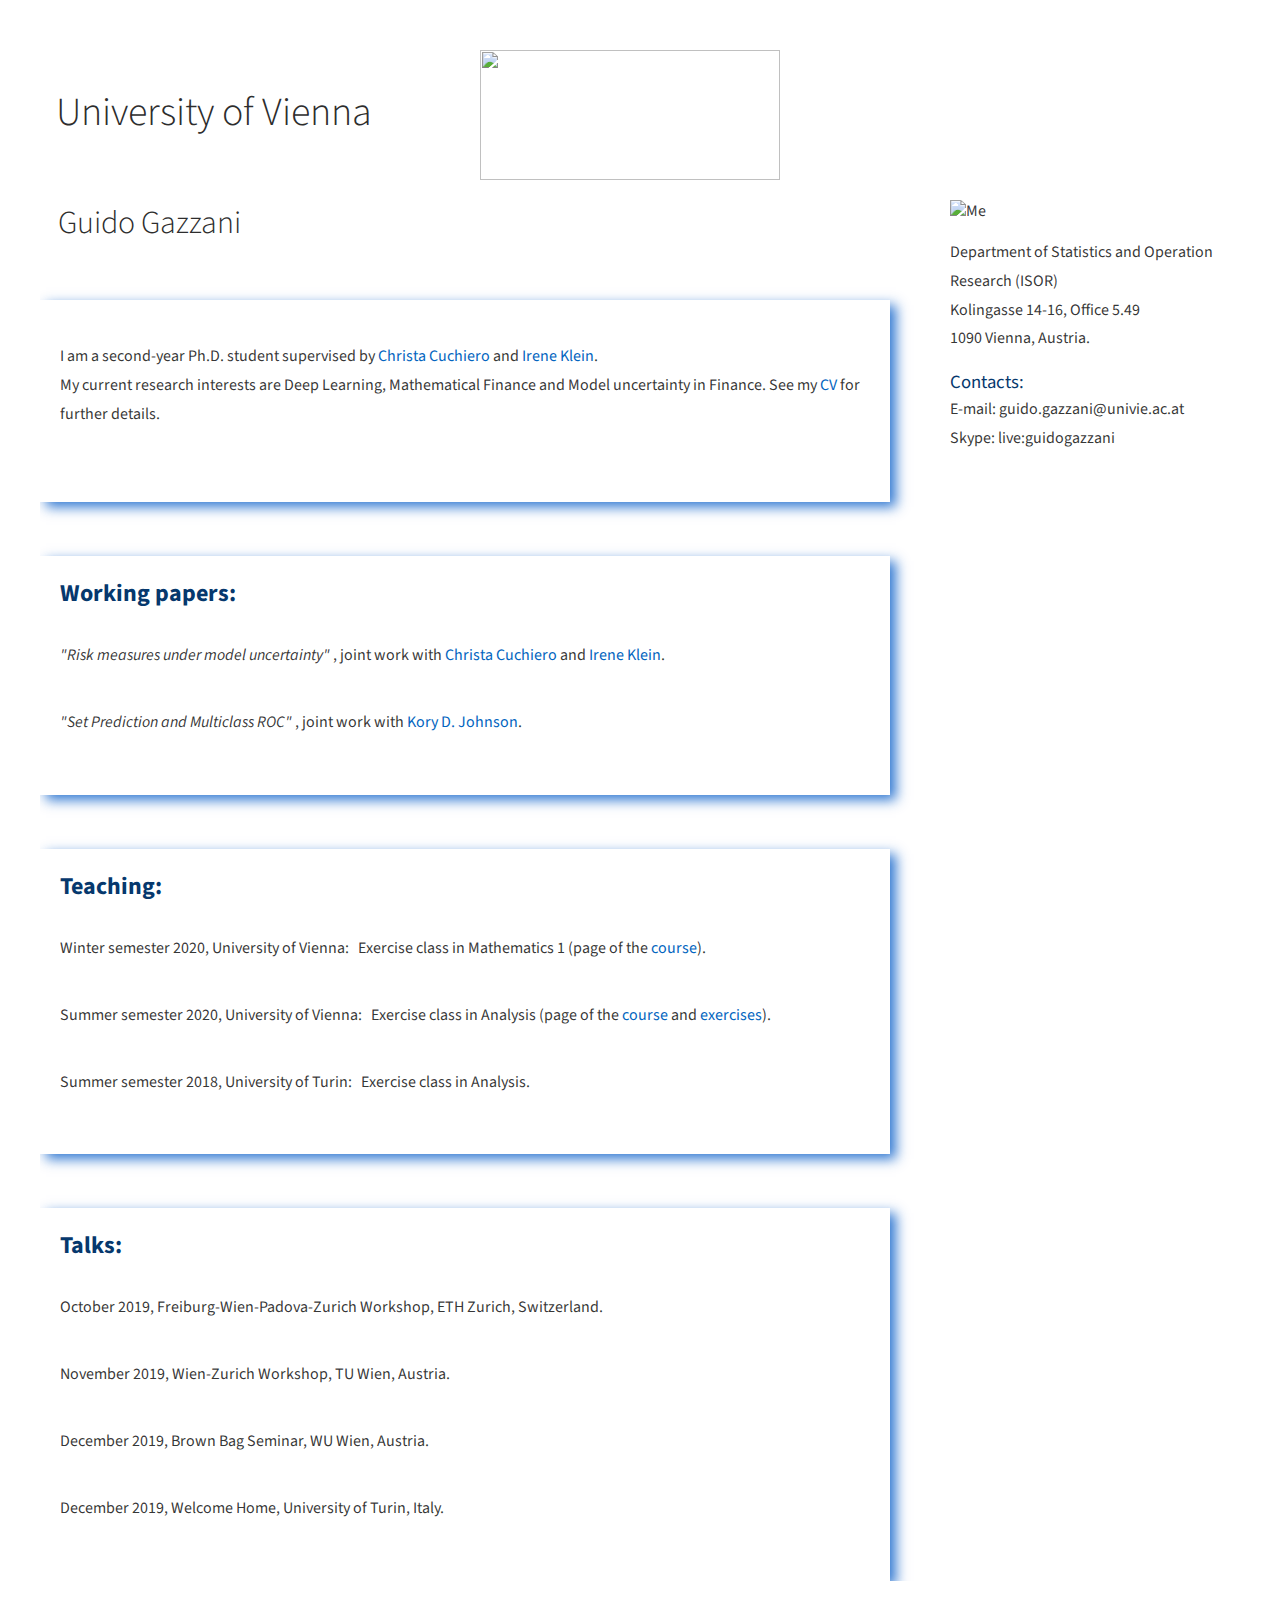
==== commit 48348b89: "logo" ====
--- a/index.html
+++ b/index.html
@@ -31,7 +31,7 @@
 				<div id="logo">
 					<h2>&nbsp; University of Vienna
 					
-					<img src="Uni_Logo_2016.png" width="214" height="190" style="vertical-align:middle" hspace="50"/></h2>
+					<img src="Uni_Logo_2016.png" width="300" height="130" style="vertical-align:middle" hspace="100"/></h2>
 				</div>
 			</div>
 <section>
